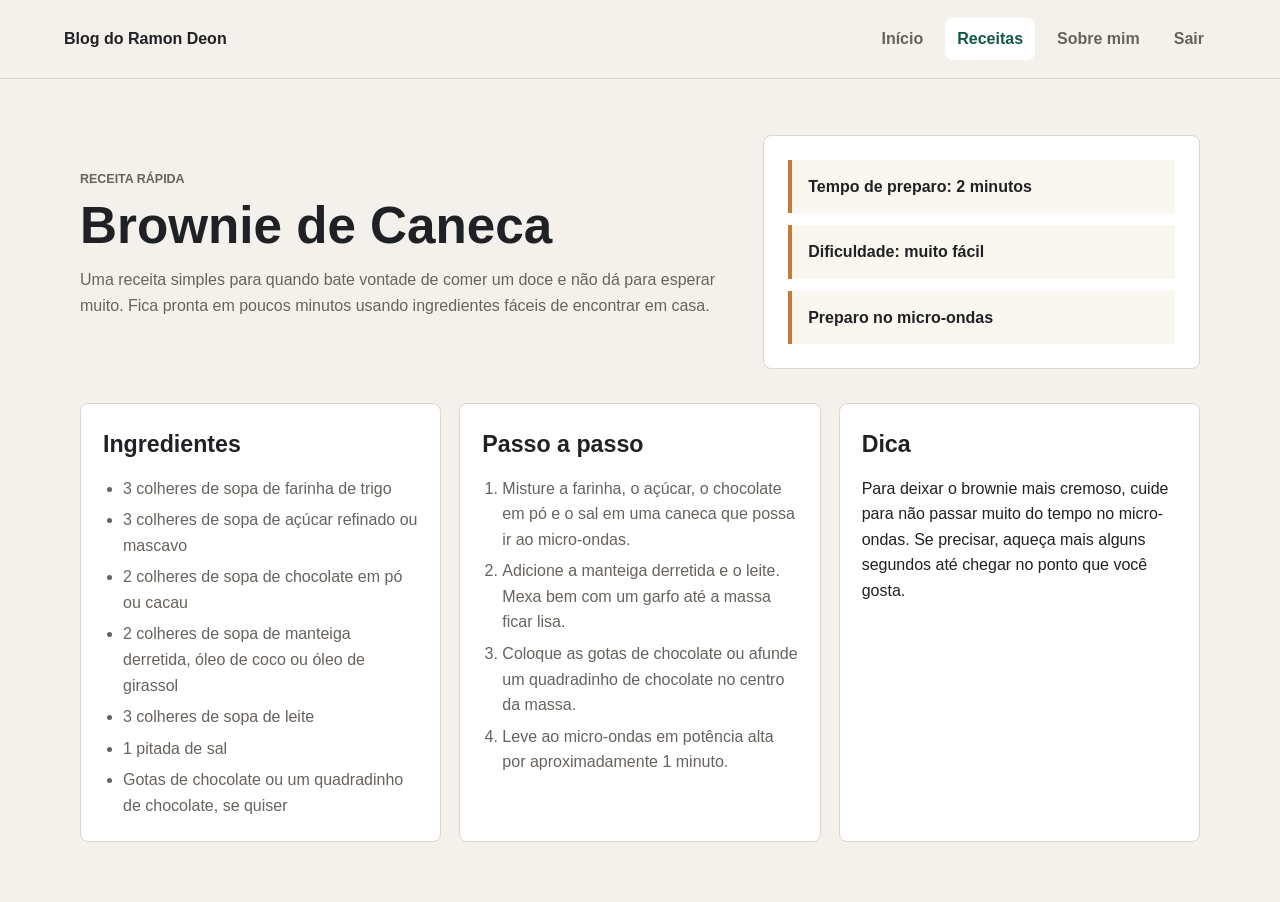
==== receitas.html @ 43c027dd "Add files via upload" ====
<!DOCTYPE html>
<html lang="pt-BR">
<head>
    <meta charset="UTF-8">
    <meta name="viewport" content="width=device-width, initial-scale=1.0">
    <title>Receitas | Blog do Ramon</title>
    <link rel="stylesheet" href="./CSS/styles.CSS">
</head>
<body>
    <header class="cabecalho-site">
        <a class="marca" href="./pages/home.html">Blog do Ramon Deon</a>
        <nav class="menu-site" aria-label="Menu principal">
            <a href="./pages/home.html">Início</a>
            <a href="./receitas.html">Receitas</a>
            <a href="./pages/about.html">Sobre mim</a>
            <a href="./index.html">Sair</a>
        </nav>
    </header>

    <main class="pagina-receita">
        <section class="destaque">
            <div class="texto-destaque">
                <p class="chamada">Receita rápida</p>
                <h1>Brownie de Caneca</h1>
                <p>
                    Uma receita simples para quando bate vontade de comer um doce e não dá para esperar muito.
                    Fica pronta em poucos minutos usando ingredientes fáceis de encontrar em casa.
                </p>
            </div>
            <div class="cartao-destaque metadados-receita" aria-label="Informações da receita">
                <span>Tempo de preparo: 2 minutos</span>
                <span>Dificuldade: muito fácil</span>
                <span>Preparo no micro-ondas</span>
            </div>
        </section>

        <section class="grade-listas">
            <article>
                <h2>Ingredientes</h2>
                <ul>
                    <li>3 colheres de sopa de farinha de trigo</li>
                    <li>3 colheres de sopa de açúcar refinado ou mascavo</li>
                    <li>2 colheres de sopa de chocolate em pó ou cacau</li>
                    <li>2 colheres de sopa de manteiga derretida, óleo de coco ou óleo de girassol</li>
                    <li>3 colheres de sopa de leite</li>
                    <li>1 pitada de sal</li>
                    <li>Gotas de chocolate ou um quadradinho de chocolate, se quiser</li>
                </ul>
            </article>

            <article class="passo-receita">
                <h2>Passo a passo</h2>
                <ol>
                    <li>Misture a farinha, o açúcar, o chocolate em pó e o sal em uma caneca que possa ir ao micro-ondas.</li>
                    <li>Adicione a manteiga derretida e o leite. Mexa bem com um garfo até a massa ficar lisa.</li>
                    <li>Coloque as gotas de chocolate ou afunde um quadradinho de chocolate no centro da massa.</li>
                    <li>Leve ao micro-ondas em potência alta por aproximadamente 1 minuto.</li>
                </ol>
            </article>

            <article>
                <h2>Dica</h2>
                <p>
                    Para deixar o brownie mais cremoso, cuide para não passar muito do tempo no micro-ondas.
                    Se precisar, aqueça mais alguns segundos até chegar no ponto que você gosta.
                </p>
            </article>
        </section>
    </main>
    <script src="./js/main.js"></script>
</body>
</html>
---- CSS/styles.CSS ----
:root {
    --fundo: #f4f1ec;
    --superficie: #ffffff;
    --texto: #202124;
    --texto-suave: #67625d;
    --linha: #ded6cc;
    --destaque: #1f7a68;
    --destaque-escuro: #145748;
    --quente: #c97a32;
    --sombra: 0 18px 45px rgba(43, 37, 30, 0.12);
}

* {
    box-sizing: border-box;
}

body {
    margin: 0;
    min-height: 100vh;
    background: var(--fundo);
    color: var(--texto);
    font-family: Arial, Helvetica, sans-serif;
    line-height: 1.6;
}

a {
    color: inherit;
    text-decoration: none;
}

.pagina-entrada {
    display: grid;
    place-items: center;
    padding: 24px;
    background:
        linear-gradient(135deg, rgba(31, 122, 104, 0.14), transparent 36%),
        linear-gradient(315deg, rgba(201, 122, 50, 0.18), transparent 42%),
        var(--fundo);
}

.caixa-autenticacao {
    width: min(100%, 920px);
}

.painel-autenticacao {
    display: grid;
    grid-template-columns: 1.1fr 0.9fr;
    gap: 36px;
    align-items: center;
    padding: 42px;
    background: var(--superficie);
    border: 1px solid var(--linha);
    border-radius: 8px;
    box-shadow: var(--sombra);
}

.chamada {
    margin: 0 0 8px;
    color: var(--destaque);
    font-size: 0.78rem;
    font-weight: 700;
    letter-spacing: 0;
    text-transform: uppercase;
}

h1,
h2,
h3,
p {
    margin-top: 0;
}

h1 {
    margin-bottom: 14px;
    font-size: clamp(2rem, 4vw, 3.4rem);
    line-height: 1.08;
}

h2 {
    margin-bottom: 12px;
    font-size: 1.45rem;
}

h3 {
    margin-bottom: 8px;
    font-size: 1.05rem;
}

.introducao,
.destaque p,
.destaque-perfil p,
.secao-sobre p,
.cartao-publicacao p {
    color: var(--texto-suave);
}

.formulario-autenticacao {
    display: grid;
    gap: 10px;
}

.formulario-autenticacao label {
    font-weight: 700;
}

.formulario-autenticacao input {
    width: 100%;
    min-height: 46px;
    padding: 11px 13px;
    border: 1px solid var(--linha);
    border-radius: 8px;
    font: inherit;
    color: var(--texto);
    background: #fbfaf8;
}

.formulario-autenticacao input:focus {
    outline: 3px solid rgba(31, 122, 104, 0.18);
    border-color: var(--destaque);
}

.formulario-autenticacao button {
    min-height: 46px;
    margin-top: 8px;
    border: 0;
    border-radius: 8px;
    background: var(--destaque);
    color: #ffffff;
    font: inherit;
    font-weight: 700;
    cursor: pointer;
}

.formulario-autenticacao button:hover {
    background: var(--destaque-escuro);
}

.formulario-autenticacao a {
    justify-self: start;
    color: var(--destaque-escuro);
    font-weight: 700;
}

.cabecalho-site {
    position: sticky;
    top: 0;
    z-index: 10;
    display: flex;
    justify-content: space-between;
    gap: 18px;
    align-items: center;
    padding: 18px clamp(18px, 5vw, 64px);
    background: rgba(244, 241, 236, 0.94);
    border-bottom: 1px solid var(--linha);
    backdrop-filter: blur(10px);
}

.marca {
    font-weight: 800;
}

.menu-site {
    display: flex;
    flex-wrap: wrap;
    gap: 10px;
}

.menu-site a {
    padding: 8px 12px;
    border-radius: 8px;
    color: var(--texto-suave);
    font-weight: 700;
}

.menu-site a:hover {
    background: var(--superficie);
    color: var(--texto);
}

.menu-site a[aria-current="page"] {
    background: var(--superficie);
    color: var(--destaque-escuro);
}

main {
    width: min(1120px, calc(100% - 32px));
    margin: 0 auto;
}

.destaque,
.destaque-perfil {
    display: grid;
    grid-template-columns: minmax(0, 1.2fr) minmax(260px, 0.8fr);
    gap: 28px;
    align-items: center;
    padding: 56px 0 34px;
}

.cartao-destaque,
.cartao-publicacao,
.grade-listas article,
.secao-sobre,
.lista-musicas article {
    background: var(--superficie);
    border: 1px solid var(--linha);
    border-radius: 8px;
}

.cartao-destaque {
    display: grid;
    gap: 12px;
    padding: 24px;
}

.cartao-destaque span {
    display: block;
    padding: 14px 16px;
    border-left: 4px solid var(--quente);
    background: #faf7f1;
    font-weight: 800;
}

.grade-conteudo,
.grade-listas,
.lista-musicas {
    display: grid;
    grid-template-columns: repeat(3, minmax(0, 1fr));
    gap: 18px;
}

.cartao-publicacao,
.grade-listas article,
.lista-musicas article,
.secao-sobre {
    padding: 22px;
}

.categoria-publicacao {
    margin-bottom: 8px;
    color: var(--quente);
    font-size: 0.78rem;
    font-weight: 800;
    text-transform: uppercase;
}

.link-publicacao {
    display: inline-block;
    margin-top: 8px;
    color: var(--destaque-escuro);
    font-weight: 800;
}

.pagina-perfil,
.pagina-receita {
    padding-bottom: 42px;
}

.destaque-perfil {
    grid-template-columns: 180px minmax(0, 1fr);
}

.foto-perfil {
    display: block;
    width: 160px;
    aspect-ratio: 1;
    border-radius: 50%;
    object-fit: cover;
    object-position: 56% 32%;
    border: 4px solid var(--superficie);
    box-shadow: var(--sombra);
}

.secao-sobre {
    margin-bottom: 18px;
}

.grade-listas {
    margin-bottom: 18px;
}

ul,
ol {
    margin: 0;
    padding-left: 20px;
    color: var(--texto-suave);
}

li + li {
    margin-top: 6px;
}

.lista-musicas {
    margin-top: 16px;
}

@media (max-width: 760px) {
    .painel-autenticacao,
    .destaque,
    .destaque-perfil,
    .grade-conteudo,
    .grade-listas,
    .lista-musicas {
        grid-template-columns: 1fr;
    }

    .painel-autenticacao {
        padding: 28px;
    }

    .cabecalho-site {
        align-items: flex-start;
        flex-direction: column;
    }

    .destaque,
    .destaque-perfil {
        padding-top: 34px;
    }

    .foto-perfil {
        width: 132px;
    }
}
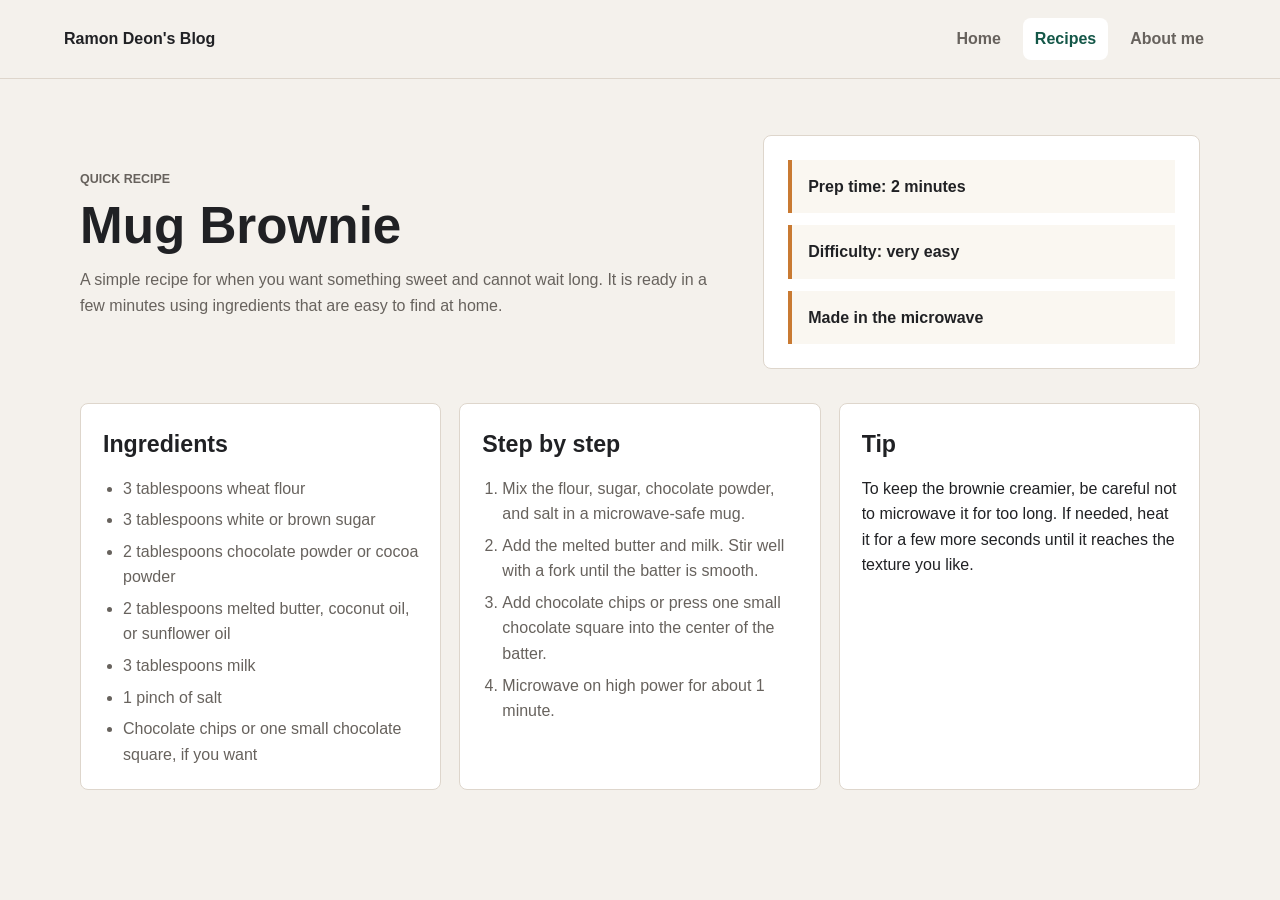
==== commit 198682f1: "Add files via upload" ====
--- a/receitas.html
+++ b/receitas.html
@@ -1,68 +1,67 @@
 <!DOCTYPE html>
-<html lang="pt-BR">
+<html lang="en">
 <head>
     <meta charset="UTF-8">
     <meta name="viewport" content="width=device-width, initial-scale=1.0">
-    <title>Receitas | Blog do Ramon</title>
-    <link rel="stylesheet" href="./CSS/styles.CSS">
+    <title>Recipes | Ramon's Blog</title>
+    <link rel="stylesheet" href="./css/styles.css">
 </head>
 <body>
-    <header class="cabecalho-site">
-        <a class="marca" href="./pages/home.html">Blog do Ramon Deon</a>
-        <nav class="menu-site" aria-label="Menu principal">
-            <a href="./pages/home.html">Início</a>
-            <a href="./receitas.html">Receitas</a>
-            <a href="./pages/about.html">Sobre mim</a>
-            <a href="./index.html">Sair</a>
+    <header class="site-header">
+        <a class="brand" href="./index.html">Ramon Deon's Blog</a>
+        <nav class="site-menu" aria-label="Main menu">
+            <a href="./index.html">Home</a>
+            <a href="./receitas.html">Recipes</a>
+            <a href="./pages/about.html">About me</a>
         </nav>
     </header>
 
-    <main class="pagina-receita">
-        <section class="destaque">
-            <div class="texto-destaque">
-                <p class="chamada">Receita rápida</p>
-                <h1>Brownie de Caneca</h1>
+    <main class="recipe-page">
+        <section class="hero">
+            <div class="hero-text">
+                <p class="eyebrow">Quick recipe</p>
+                <h1>Mug Brownie</h1>
                 <p>
-                    Uma receita simples para quando bate vontade de comer um doce e não dá para esperar muito.
-                    Fica pronta em poucos minutos usando ingredientes fáceis de encontrar em casa.
+                    A simple recipe for when you want something sweet and cannot wait long.
+                    It is ready in a few minutes using ingredients that are easy to find at home.
                 </p>
             </div>
-            <div class="cartao-destaque metadados-receita" aria-label="Informações da receita">
-                <span>Tempo de preparo: 2 minutos</span>
-                <span>Dificuldade: muito fácil</span>
-                <span>Preparo no micro-ondas</span>
+            <div class="hero-card recipe-metadata" aria-label="Recipe information">
+                <span>Prep time: 2 minutes</span>
+                <span>Difficulty: very easy</span>
+                <span>Made in the microwave</span>
             </div>
         </section>
 
-        <section class="grade-listas">
+        <section class="list-grid">
             <article>
-                <h2>Ingredientes</h2>
+                <h2>Ingredients</h2>
                 <ul>
-                    <li>3 colheres de sopa de farinha de trigo</li>
-                    <li>3 colheres de sopa de açúcar refinado ou mascavo</li>
-                    <li>2 colheres de sopa de chocolate em pó ou cacau</li>
-                    <li>2 colheres de sopa de manteiga derretida, óleo de coco ou óleo de girassol</li>
-                    <li>3 colheres de sopa de leite</li>
-                    <li>1 pitada de sal</li>
-                    <li>Gotas de chocolate ou um quadradinho de chocolate, se quiser</li>
+                    <li>3 tablespoons wheat flour</li>
+                    <li>3 tablespoons white or brown sugar</li>
+                    <li>2 tablespoons chocolate powder or cocoa powder</li>
+                    <li>2 tablespoons melted butter, coconut oil, or sunflower oil</li>
+                    <li>3 tablespoons milk</li>
+                    <li>1 pinch of salt</li>
+                    <li>Chocolate chips or one small chocolate square, if you want</li>
                 </ul>
             </article>
 
-            <article class="passo-receita">
-                <h2>Passo a passo</h2>
+            <article class="recipe-steps">
+                <h2>Step by step</h2>
                 <ol>
-                    <li>Misture a farinha, o açúcar, o chocolate em pó e o sal em uma caneca que possa ir ao micro-ondas.</li>
-                    <li>Adicione a manteiga derretida e o leite. Mexa bem com um garfo até a massa ficar lisa.</li>
-                    <li>Coloque as gotas de chocolate ou afunde um quadradinho de chocolate no centro da massa.</li>
-                    <li>Leve ao micro-ondas em potência alta por aproximadamente 1 minuto.</li>
+                    <li>Mix the flour, sugar, chocolate powder, and salt in a microwave-safe mug.</li>
+                    <li>Add the melted butter and milk. Stir well with a fork until the batter is smooth.</li>
+                    <li>Add chocolate chips or press one small chocolate square into the center of the batter.</li>
+                    <li>Microwave on high power for about 1 minute.</li>
                 </ol>
             </article>
 
             <article>
-                <h2>Dica</h2>
+                <h2>Tip</h2>
                 <p>
-                    Para deixar o brownie mais cremoso, cuide para não passar muito do tempo no micro-ondas.
-                    Se precisar, aqueça mais alguns segundos até chegar no ponto que você gosta.
+                    To keep the brownie creamier, be careful not to microwave it for too long.
+                    If needed, heat it for a few more seconds until it reaches the texture you like.
                 </p>
             </article>
         </section>
--- a/css/styles.css
+++ b/css/styles.css
@@ -0,0 +1,244 @@
+:root {
+    --background: #f4f1ec;
+    --surface: #ffffff;
+    --text: #202124;
+    --muted-text: #67625d;
+    --line: #ded6cc;
+    --accent: #1f7a68;
+    --accent-dark: #145748;
+    --warm: #c97a32;
+    --shadow: 0 18px 45px rgba(43, 37, 30, 0.12);
+}
+
+* {
+    box-sizing: border-box;
+}
+
+body {
+    margin: 0;
+    min-height: 100vh;
+    background: var(--background);
+    color: var(--text);
+    font-family: Arial, Helvetica, sans-serif;
+    line-height: 1.6;
+}
+
+a {
+    color: inherit;
+    text-decoration: none;
+}
+
+.eyebrow {
+    margin: 0 0 8px;
+    color: var(--accent);
+    font-size: 0.78rem;
+    font-weight: 700;
+    letter-spacing: 0;
+    text-transform: uppercase;
+}
+
+h1,
+h2,
+h3,
+p {
+    margin-top: 0;
+}
+
+h1 {
+    margin-bottom: 14px;
+    font-size: clamp(2rem, 4vw, 3.4rem);
+    line-height: 1.08;
+}
+
+h2 {
+    margin-bottom: 12px;
+    font-size: 1.45rem;
+}
+
+h3 {
+    margin-bottom: 8px;
+    font-size: 1.05rem;
+}
+
+.hero p,
+.profile-hero p,
+.about-section p,
+.post-card p {
+    color: var(--muted-text);
+}
+
+.site-header {
+    position: sticky;
+    top: 0;
+    z-index: 10;
+    display: flex;
+    justify-content: space-between;
+    gap: 18px;
+    align-items: center;
+    padding: 18px clamp(18px, 5vw, 64px);
+    background: rgba(244, 241, 236, 0.94);
+    border-bottom: 1px solid var(--line);
+    backdrop-filter: blur(10px);
+}
+
+.brand {
+    font-weight: 800;
+}
+
+.site-menu {
+    display: flex;
+    flex-wrap: wrap;
+    gap: 10px;
+}
+
+.site-menu a {
+    padding: 8px 12px;
+    border-radius: 8px;
+    color: var(--muted-text);
+    font-weight: 700;
+}
+
+.site-menu a:hover {
+    background: var(--surface);
+    color: var(--text);
+}
+
+.site-menu a[aria-current="page"] {
+    background: var(--surface);
+    color: var(--accent-dark);
+}
+
+main {
+    width: min(1120px, calc(100% - 32px));
+    margin: 0 auto;
+}
+
+.hero,
+.profile-hero {
+    display: grid;
+    grid-template-columns: minmax(0, 1.2fr) minmax(260px, 0.8fr);
+    gap: 28px;
+    align-items: center;
+    padding: 56px 0 34px;
+}
+
+.hero-card,
+.post-card,
+.list-grid article,
+.about-section,
+.music-list article {
+    background: var(--surface);
+    border: 1px solid var(--line);
+    border-radius: 8px;
+}
+
+.hero-card {
+    display: grid;
+    gap: 12px;
+    padding: 24px;
+}
+
+.hero-card span {
+    display: block;
+    padding: 14px 16px;
+    border-left: 4px solid var(--warm);
+    background: #faf7f1;
+    font-weight: 800;
+}
+
+.content-grid,
+.list-grid,
+.music-list {
+    display: grid;
+    grid-template-columns: repeat(3, minmax(0, 1fr));
+    gap: 18px;
+}
+
+.post-card,
+.list-grid article,
+.music-list article,
+.about-section {
+    padding: 22px;
+}
+
+.post-category {
+    margin-bottom: 8px;
+    color: var(--warm);
+    font-size: 0.78rem;
+    font-weight: 800;
+    text-transform: uppercase;
+}
+
+.post-link {
+    display: inline-block;
+    margin-top: 8px;
+    color: var(--accent-dark);
+    font-weight: 800;
+}
+
+.profile-page,
+.recipe-page {
+    padding-bottom: 42px;
+}
+
+.profile-hero {
+    grid-template-columns: 180px minmax(0, 1fr);
+}
+
+.profile-photo {
+    display: block;
+    width: 160px;
+    aspect-ratio: 1;
+    border-radius: 50%;
+    object-fit: cover;
+    object-position: 56% 32%;
+    border: 4px solid var(--surface);
+    box-shadow: var(--shadow);
+}
+
+.about-section {
+    margin-bottom: 18px;
+}
+
+.list-grid {
+    margin-bottom: 18px;
+}
+
+ul,
+ol {
+    margin: 0;
+    padding-left: 20px;
+    color: var(--muted-text);
+}
+
+li + li {
+    margin-top: 6px;
+}
+
+.music-list {
+    margin-top: 16px;
+}
+
+@media (max-width: 760px) {
+    .hero,
+    .profile-hero,
+    .content-grid,
+    .list-grid,
+    .music-list {
+        grid-template-columns: 1fr;
+    }
+
+    .site-header {
+        align-items: flex-start;
+        flex-direction: column;
+    }
+
+    .hero,
+    .profile-hero {
+        padding-top: 34px;
+    }
+
+    .profile-photo {
+        width: 132px;
+    }
+}
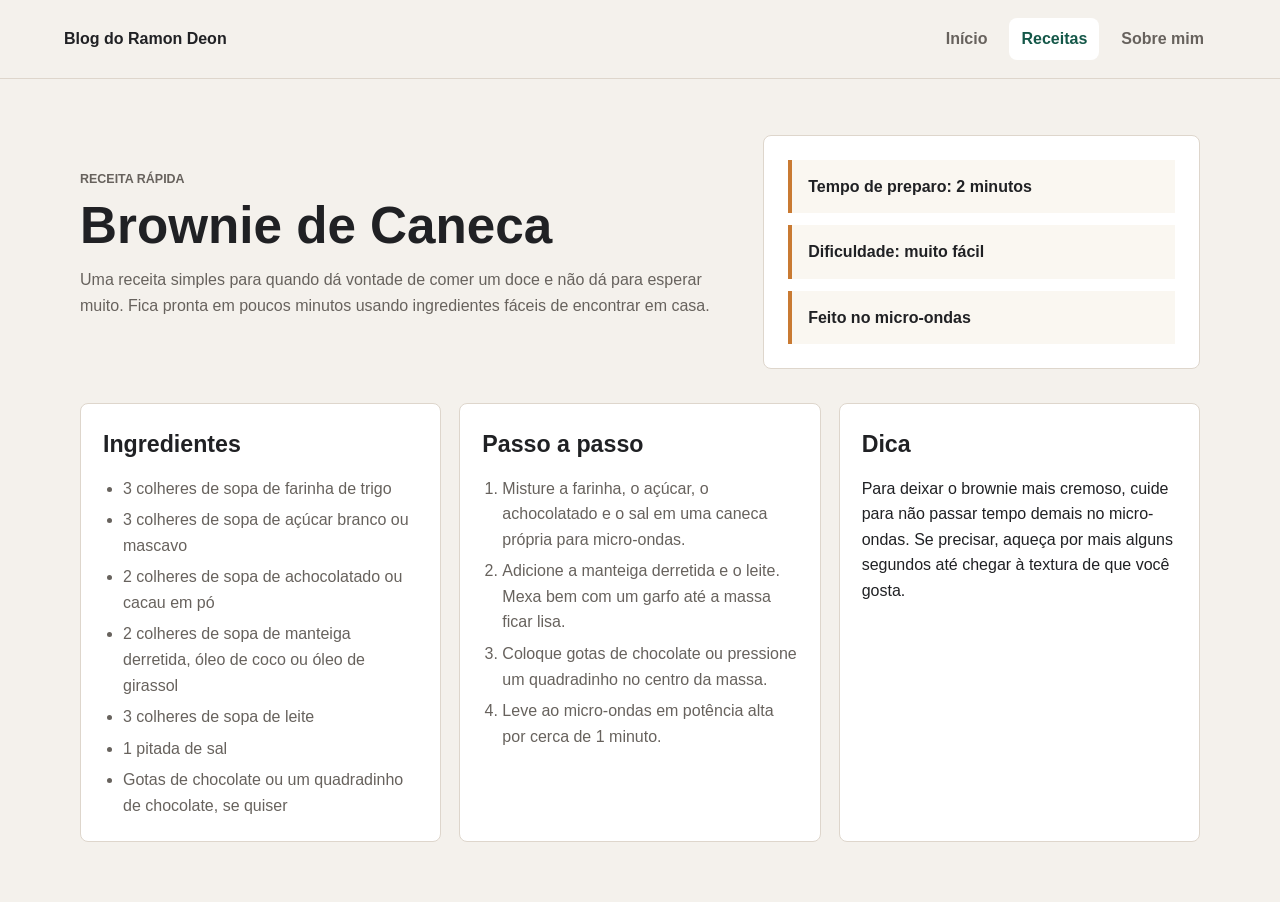
==== commit 61cc5b2c: "Add files via upload" ====
--- a/receitas.html
+++ b/receitas.html
@@ -1,67 +1,67 @@
 <!DOCTYPE html>
-<html lang="en">
+<html lang="pt-BR">
 <head>
     <meta charset="UTF-8">
     <meta name="viewport" content="width=device-width, initial-scale=1.0">
-    <title>Recipes | Ramon's Blog</title>
+    <title>Receitas | Blog do Ramon</title>
     <link rel="stylesheet" href="./css/styles.css">
 </head>
 <body>
-    <header class="site-header">
-        <a class="brand" href="./index.html">Ramon Deon's Blog</a>
-        <nav class="site-menu" aria-label="Main menu">
-            <a href="./index.html">Home</a>
-            <a href="./receitas.html">Recipes</a>
-            <a href="./pages/about.html">About me</a>
+    <header class="cabecalho-site">
+        <a class="marca" href="./index.html">Blog do Ramon Deon</a>
+        <nav class="menu-site" aria-label="Menu principal">
+            <a href="./index.html">Início</a>
+            <a href="./receitas.html">Receitas</a>
+            <a href="./pages/about.html">Sobre mim</a>
         </nav>
     </header>
 
-    <main class="recipe-page">
-        <section class="hero">
-            <div class="hero-text">
-                <p class="eyebrow">Quick recipe</p>
-                <h1>Mug Brownie</h1>
+    <main class="pagina-receita">
+        <section class="destaque">
+            <div class="texto-destaque">
+                <p class="rotulo">Receita rápida</p>
+                <h1>Brownie de Caneca</h1>
                 <p>
-                    A simple recipe for when you want something sweet and cannot wait long.
-                    It is ready in a few minutes using ingredients that are easy to find at home.
+                    Uma receita simples para quando dá vontade de comer um doce e não dá para esperar muito.
+                    Fica pronta em poucos minutos usando ingredientes fáceis de encontrar em casa.
                 </p>
             </div>
-            <div class="hero-card recipe-metadata" aria-label="Recipe information">
-                <span>Prep time: 2 minutes</span>
-                <span>Difficulty: very easy</span>
-                <span>Made in the microwave</span>
+            <div class="cartao-destaque metadados-receita" aria-label="Informações da receita">
+                <span>Tempo de preparo: 2 minutos</span>
+                <span>Dificuldade: muito fácil</span>
+                <span>Feito no micro-ondas</span>
             </div>
         </section>
 
-        <section class="list-grid">
+        <section class="grade-lista">
             <article>
-                <h2>Ingredients</h2>
+                <h2>Ingredientes</h2>
                 <ul>
-                    <li>3 tablespoons wheat flour</li>
-                    <li>3 tablespoons white or brown sugar</li>
-                    <li>2 tablespoons chocolate powder or cocoa powder</li>
-                    <li>2 tablespoons melted butter, coconut oil, or sunflower oil</li>
-                    <li>3 tablespoons milk</li>
-                    <li>1 pinch of salt</li>
-                    <li>Chocolate chips or one small chocolate square, if you want</li>
+                    <li>3 colheres de sopa de farinha de trigo</li>
+                    <li>3 colheres de sopa de açúcar branco ou mascavo</li>
+                    <li>2 colheres de sopa de achocolatado ou cacau em pó</li>
+                    <li>2 colheres de sopa de manteiga derretida, óleo de coco ou óleo de girassol</li>
+                    <li>3 colheres de sopa de leite</li>
+                    <li>1 pitada de sal</li>
+                    <li>Gotas de chocolate ou um quadradinho de chocolate, se quiser</li>
                 </ul>
             </article>
 
-            <article class="recipe-steps">
-                <h2>Step by step</h2>
+            <article class="passos-receita">
+                <h2>Passo a passo</h2>
                 <ol>
-                    <li>Mix the flour, sugar, chocolate powder, and salt in a microwave-safe mug.</li>
-                    <li>Add the melted butter and milk. Stir well with a fork until the batter is smooth.</li>
-                    <li>Add chocolate chips or press one small chocolate square into the center of the batter.</li>
-                    <li>Microwave on high power for about 1 minute.</li>
+                    <li>Misture a farinha, o açúcar, o achocolatado e o sal em uma caneca própria para micro-ondas.</li>
+                    <li>Adicione a manteiga derretida e o leite. Mexa bem com um garfo até a massa ficar lisa.</li>
+                    <li>Coloque gotas de chocolate ou pressione um quadradinho no centro da massa.</li>
+                    <li>Leve ao micro-ondas em potência alta por cerca de 1 minuto.</li>
                 </ol>
             </article>
 
             <article>
-                <h2>Tip</h2>
+                <h2>Dica</h2>
                 <p>
-                    To keep the brownie creamier, be careful not to microwave it for too long.
-                    If needed, heat it for a few more seconds until it reaches the texture you like.
+                    Para deixar o brownie mais cremoso, cuide para não passar tempo demais no micro-ondas.
+                    Se precisar, aqueça por mais alguns segundos até chegar à textura de que você gosta.
                 </p>
             </article>
         </section>
--- a/css/styles.css
+++ b/css/styles.css
@@ -1,13 +1,13 @@
 :root {
-    --background: #f4f1ec;
-    --surface: #ffffff;
-    --text: #202124;
-    --muted-text: #67625d;
-    --line: #ded6cc;
-    --accent: #1f7a68;
-    --accent-dark: #145748;
-    --warm: #c97a32;
-    --shadow: 0 18px 45px rgba(43, 37, 30, 0.12);
+    --fundo: #f4f1ec;
+    --superficie: #ffffff;
+    --texto: #202124;
+    --texto-suave: #67625d;
+    --linha: #ded6cc;
+    --destaque: #1f7a68;
+    --destaque-escuro: #145748;
+    --quente: #c97a32;
+    --sombra: 0 18px 45px rgba(43, 37, 30, 0.12);
 }
 
 * {
@@ -17,8 +17,8 @@
 body {
     margin: 0;
     min-height: 100vh;
-    background: var(--background);
-    color: var(--text);
+    background: var(--fundo);
+    color: var(--texto);
     font-family: Arial, Helvetica, sans-serif;
     line-height: 1.6;
 }
@@ -28,9 +28,9 @@
     text-decoration: none;
 }
 
-.eyebrow {
+.rotulo {
     margin: 0 0 8px;
-    color: var(--accent);
+    color: var(--destaque);
     font-size: 0.78rem;
     font-weight: 700;
     letter-spacing: 0;
@@ -60,14 +60,14 @@
     font-size: 1.05rem;
 }
 
-.hero p,
-.profile-hero p,
-.about-section p,
-.post-card p {
-    color: var(--muted-text);
-}
-
-.site-header {
+.destaque p,
+.destaque-perfil p,
+.secao-sobre p,
+.cartao-post p {
+    color: var(--texto-suave);
+}
+
+.cabecalho-site {
     position: sticky;
     top: 0;
     z-index: 10;
@@ -77,35 +77,35 @@
     align-items: center;
     padding: 18px clamp(18px, 5vw, 64px);
     background: rgba(244, 241, 236, 0.94);
-    border-bottom: 1px solid var(--line);
+    border-bottom: 1px solid var(--linha);
     backdrop-filter: blur(10px);
 }
 
-.brand {
-    font-weight: 800;
-}
-
-.site-menu {
+.marca {
+    font-weight: 800;
+}
+
+.menu-site {
     display: flex;
     flex-wrap: wrap;
     gap: 10px;
 }
 
-.site-menu a {
+.menu-site a {
     padding: 8px 12px;
     border-radius: 8px;
-    color: var(--muted-text);
+    color: var(--texto-suave);
     font-weight: 700;
 }
 
-.site-menu a:hover {
-    background: var(--surface);
-    color: var(--text);
-}
-
-.site-menu a[aria-current="page"] {
-    background: var(--surface);
-    color: var(--accent-dark);
+.menu-site a:hover {
+    background: var(--superficie);
+    color: var(--texto);
+}
+
+.menu-site a[aria-current="page"] {
+    background: var(--superficie);
+    color: var(--destaque-escuro);
 }
 
 main {
@@ -113,8 +113,8 @@
     margin: 0 auto;
 }
 
-.hero,
-.profile-hero {
+.destaque,
+.destaque-perfil {
     display: grid;
     grid-template-columns: minmax(0, 1.2fr) minmax(260px, 0.8fr);
     gap: 28px;
@@ -122,85 +122,85 @@
     padding: 56px 0 34px;
 }
 
-.hero-card,
-.post-card,
-.list-grid article,
-.about-section,
-.music-list article {
-    background: var(--surface);
-    border: 1px solid var(--line);
+.cartao-destaque,
+.cartao-post,
+.grade-lista article,
+.secao-sobre,
+.lista-musicas article {
+    background: var(--superficie);
+    border: 1px solid var(--linha);
     border-radius: 8px;
 }
 
-.hero-card {
+.cartao-destaque {
     display: grid;
     gap: 12px;
     padding: 24px;
 }
 
-.hero-card span {
+.cartao-destaque span {
     display: block;
     padding: 14px 16px;
-    border-left: 4px solid var(--warm);
+    border-left: 4px solid var(--quente);
     background: #faf7f1;
     font-weight: 800;
 }
 
-.content-grid,
-.list-grid,
-.music-list {
+.grade-conteudo,
+.grade-lista,
+.lista-musicas {
     display: grid;
     grid-template-columns: repeat(3, minmax(0, 1fr));
     gap: 18px;
 }
 
-.post-card,
-.list-grid article,
-.music-list article,
-.about-section {
+.cartao-post,
+.grade-lista article,
+.lista-musicas article,
+.secao-sobre {
     padding: 22px;
 }
 
-.post-category {
+.categoria-post {
     margin-bottom: 8px;
-    color: var(--warm);
+    color: var(--quente);
     font-size: 0.78rem;
     font-weight: 800;
     text-transform: uppercase;
 }
 
-.post-link {
+.link-post {
     display: inline-block;
     margin-top: 8px;
-    color: var(--accent-dark);
-    font-weight: 800;
-}
-
-.profile-page,
-.recipe-page {
+    color: var(--destaque-escuro);
+    font-weight: 800;
+}
+
+.pagina-perfil,
+.pagina-receita {
     padding-bottom: 42px;
 }
 
-.profile-hero {
+.destaque-perfil {
     grid-template-columns: 180px minmax(0, 1fr);
 }
 
-.profile-photo {
+.foto-perfil {
     display: block;
     width: 160px;
     aspect-ratio: 1;
     border-radius: 50%;
     object-fit: cover;
     object-position: 56% 32%;
-    border: 4px solid var(--surface);
-    box-shadow: var(--shadow);
-}
-
-.about-section {
+    border: 4px solid var(--superficie);
+    box-shadow: var(--sombra);
+}
+
+.secao-sobre {
     margin-bottom: 18px;
 }
 
-.list-grid {
+.grade-lista {
     margin-bottom: 18px;
 }
 
@@ -208,37 +208,37 @@
 ol {
     margin: 0;
     padding-left: 20px;
-    color: var(--muted-text);
+    color: var(--texto-suave);
 }
 
 li + li {
     margin-top: 6px;
 }
 
-.music-list {
+.lista-musicas {
     margin-top: 16px;
 }
 
 @media (max-width: 760px) {
-    .hero,
-    .profile-hero,
-    .content-grid,
-    .list-grid,
-    .music-list {
+    .destaque,
+    .destaque-perfil,
+    .grade-conteudo,
+    .grade-lista,
+    .lista-musicas {
         grid-template-columns: 1fr;
     }
 
-    .site-header {
+    .cabecalho-site {
         align-items: flex-start;
         flex-direction: column;
     }
 
-    .hero,
-    .profile-hero {
+    .destaque,
+    .destaque-perfil {
         padding-top: 34px;
     }
 
-    .profile-photo {
+    .foto-perfil {
         width: 132px;
     }
 }
